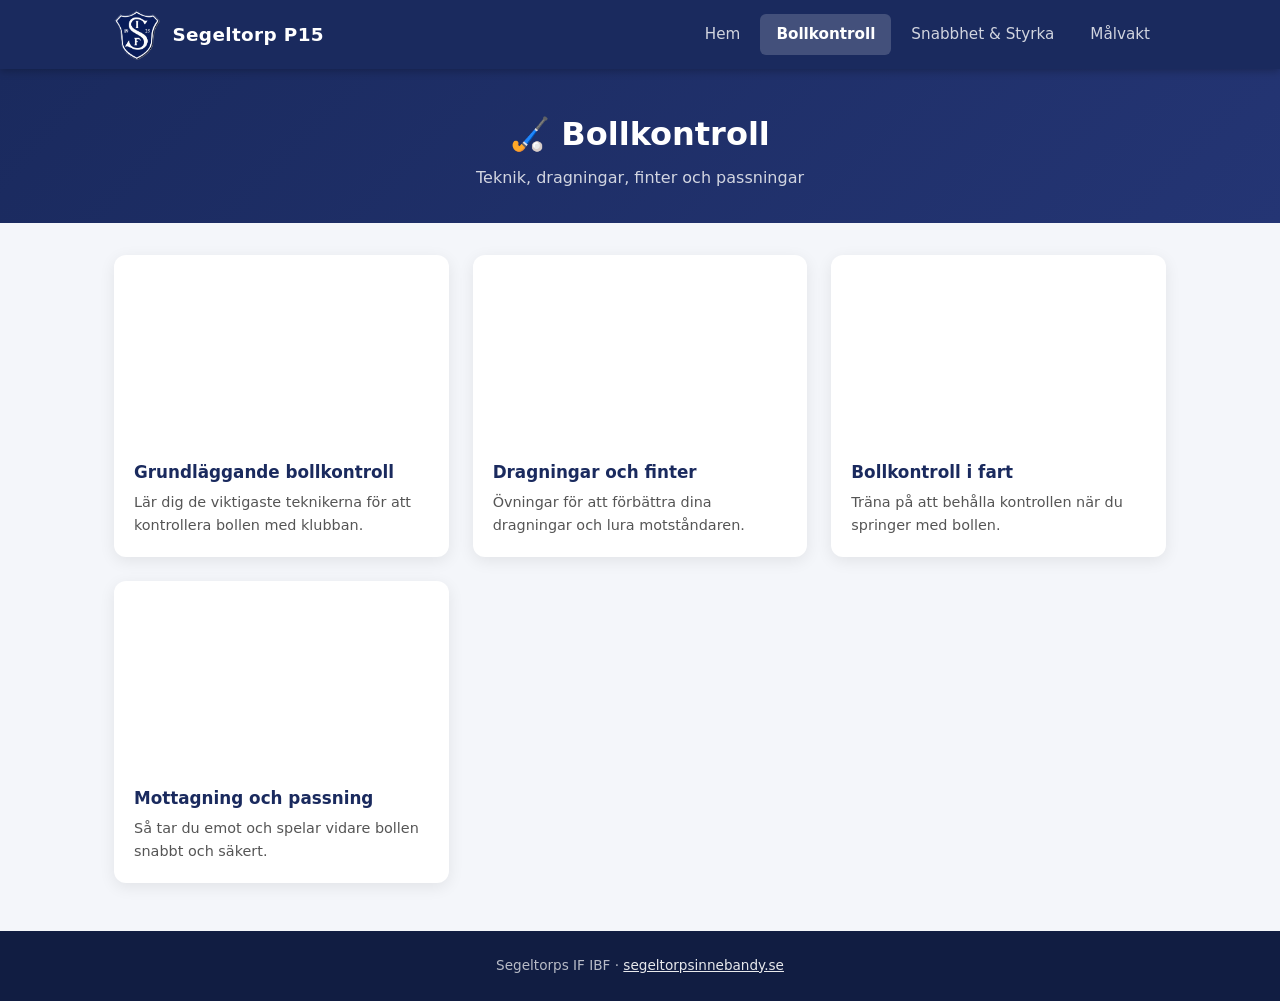
==== bollkontroll.html @ 1b67f6d8 "Add files via upload" ====
<!DOCTYPE html>
<html lang="sv">
<head>
  <meta charset="UTF-8">
  <meta name="viewport" content="width=device-width, initial-scale=1.0">
  <title>Bollkontroll – Sommarträning Segeltorp P15</title>
  <link rel="stylesheet" href="style.css">
  <link rel="icon" href="logo.png" type="image/png">
</head>
<body>

  <header>
    <div class="header-inner">
      <a href="index.html" class="logo-link">
        <img src="logo.png" alt="Segeltorps IF IBF">
        <span>Segeltorp P15</span>
      </a>
      <button class="menu-toggle" aria-label="Meny" onclick="document.querySelector('nav').classList.toggle('open')">☰</button>
      <nav>
        <a href="index.html">Hem</a>
        <a href="bollkontroll.html" class="active">Bollkontroll</a>
        <a href="snabbhet-styrka.html">Snabbhet &amp; Styrka</a>
        <a href="malvakt.html">Målvakt</a>
      </nav>
    </div>
  </header>

  <section class="page-title">
    <h1>🏑 Bollkontroll</h1>
    <p>Teknik, dragningar, finter och passningar</p>
  </section>

  <section class="video-grid" id="video-container"></section>

  <footer>
    <p>Segeltorps IF IBF · <a href="https://www.segeltorpsinnebandy.se/" target="_blank" rel="noopener">segeltorpsinnebandy.se</a></p>
  </footer>

  <script src="videos.js"></script>
  <script>renderVideos("bollkontroll");</script>

</body>
</html>
---- style.css ----
/* ===========================================
   Segeltorp P15 – Sommarträning
   Branding: Dark navy #1a2a5e, white, clean sporty
   =========================================== */

:root {
  --navy: #1a2a5e;
  --navy-light: #243574;
  --navy-dark: #111d42;
  --white: #ffffff;
  --gray-bg: #f4f6fa;
  --gray-text: #555;
  --accent: #3b82f6;
  --radius: 12px;
}

* {
  margin: 0;
  padding: 0;
  box-sizing: border-box;
}

body {
  font-family: 'Segoe UI', system-ui, -apple-system, sans-serif;
  background: var(--gray-bg);
  color: #222;
  line-height: 1.6;
}

/* ---- HEADER / NAV ---- */
header {
  background: var(--navy);
  color: var(--white);
  position: sticky;
  top: 0;
  z-index: 100;
  box-shadow: 0 2px 8px rgba(0, 0, 0, 0.25);
}

.header-inner {
  max-width: 1100px;
  margin: 0 auto;
  display: flex;
  align-items: center;
  justify-content: space-between;
  padding: 0.6rem 1.5rem;
}

.logo-link {
  display: flex;
  align-items: center;
  gap: 0.75rem;
  text-decoration: none;
  color: var(--white);
}

.logo-link img {
  height: 50px;
  width: auto;
}

.logo-link span {
  font-size: 1.15rem;
  font-weight: 700;
  letter-spacing: 0.02em;
}

nav {
  display: flex;
  gap: 0.25rem;
}

nav a {
  color: rgba(255, 255, 255, 0.8);
  text-decoration: none;
  padding: 0.5rem 1rem;
  border-radius: 6px;
  font-size: 0.95rem;
  font-weight: 500;
  transition: background 0.2s, color 0.2s;
}

nav a:hover {
  background: rgba(255, 255, 255, 0.12);
  color: var(--white);
}

nav a.active {
  background: rgba(255, 255, 255, 0.18);
  color: var(--white);
  font-weight: 700;
}

/* Mobile hamburger */
.menu-toggle {
  display: none;
  background: none;
  border: none;
  color: var(--white);
  font-size: 1.6rem;
  cursor: pointer;
  padding: 0.25rem;
}

/* ---- HERO (index only) ---- */
.hero {
  background: linear-gradient(135deg, var(--navy) 0%, var(--navy-light) 100%);
  color: var(--white);
  text-align: center;
  padding: 3.5rem 1.5rem 3rem;
}

.hero h1 {
  font-size: 2.4rem;
  font-weight: 800;
  margin-bottom: 0.5rem;
}

.hero p {
  font-size: 1.15rem;
  opacity: 0.85;
  max-width: 600px;
  margin: 0 auto;
}

/* ---- CATEGORY CARDS (index) ---- */
.categories {
  max-width: 1100px;
  margin: -2rem auto 3rem;
  padding: 0 1.5rem;
  display: grid;
  grid-template-columns: repeat(auto-fit, minmax(280px, 1fr));
  gap: 1.5rem;
  position: relative;
  z-index: 10;
}

.category-card {
  background: var(--white);
  border-radius: var(--radius);
  padding: 2rem 1.5rem;
  text-align: center;
  text-decoration: none;
  color: #222;
  box-shadow: 0 4px 16px rgba(0, 0, 0, 0.08);
  transition: transform 0.2s, box-shadow 0.2s;
}

.category-card:hover {
  transform: translateY(-4px);
  box-shadow: 0 8px 24px rgba(0, 0, 0, 0.14);
}

.category-card .icon {
  font-size: 2.8rem;
  margin-bottom: 0.75rem;
}

.category-card h2 {
  font-size: 1.3rem;
  color: var(--navy);
  margin-bottom: 0.4rem;
}

.category-card p {
  font-size: 0.95rem;
  color: var(--gray-text);
}

/* ---- PAGE TITLE (category pages) ---- */
.page-title {
  background: linear-gradient(135deg, var(--navy) 0%, var(--navy-light) 100%);
  color: var(--white);
  text-align: center;
  padding: 2.5rem 1.5rem 2rem;
}

.page-title h1 {
  font-size: 2rem;
  font-weight: 800;
}

.page-title p {
  opacity: 0.8;
  margin-top: 0.3rem;
}

/* ---- VIDEO GRID ---- */
.video-grid {
  max-width: 1100px;
  margin: 2rem auto 3rem;
  padding: 0 1.5rem;
  display: grid;
  grid-template-columns: repeat(auto-fit, minmax(320px, 1fr));
  gap: 1.5rem;
}

.video-card {
  background: var(--white);
  border-radius: var(--radius);
  overflow: hidden;
  box-shadow: 0 4px 16px rgba(0, 0, 0, 0.08);
  transition: transform 0.2s, box-shadow 0.2s;
}

.video-card:hover {
  transform: translateY(-3px);
  box-shadow: 0 8px 24px rgba(0, 0, 0, 0.14);
}

.video-card .embed-wrapper {
  position: relative;
  padding-bottom: 56.25%; /* 16:9 */
  height: 0;
  overflow: hidden;
}

.video-card .embed-wrapper iframe {
  position: absolute;
  top: 0;
  left: 0;
  width: 100%;
  height: 100%;
  border: 0;
}

.video-card .info {
  padding: 1rem 1.25rem 1.25rem;
}

.video-card .info h3 {
  font-size: 1.05rem;
  color: var(--navy);
  margin-bottom: 0.3rem;
}

.video-card .info p {
  font-size: 0.9rem;
  color: var(--gray-text);
}

/* ---- FOOTER ---- */
footer {
  background: var(--navy-dark);
  color: rgba(255, 255, 255, 0.7);
  text-align: center;
  padding: 1.5rem;
  font-size: 0.85rem;
}

footer a {
  color: rgba(255, 255, 255, 0.9);
  text-decoration: underline;
}

/* ---- RESPONSIVE ---- */
@media (max-width: 768px) {
  .header-inner {
    flex-wrap: wrap;
  }

  .menu-toggle {
    display: block;
  }

  nav {
    display: none;
    flex-direction: column;
    width: 100%;
    padding: 0.5rem 0;
  }

  nav.open {
    display: flex;
  }

  nav a {
    padding: 0.75rem 1rem;
  }

  .hero h1 {
    font-size: 1.7rem;
  }

  .hero p {
    font-size: 1rem;
  }

  .page-title h1 {
    font-size: 1.5rem;
  }

  .video-grid {
    grid-template-columns: 1fr;
  }

  .categories {
    grid-template-columns: 1fr;
    margin-top: -1rem;
  }

  .logo-link span {
    font-size: 0.95rem;
  }
}
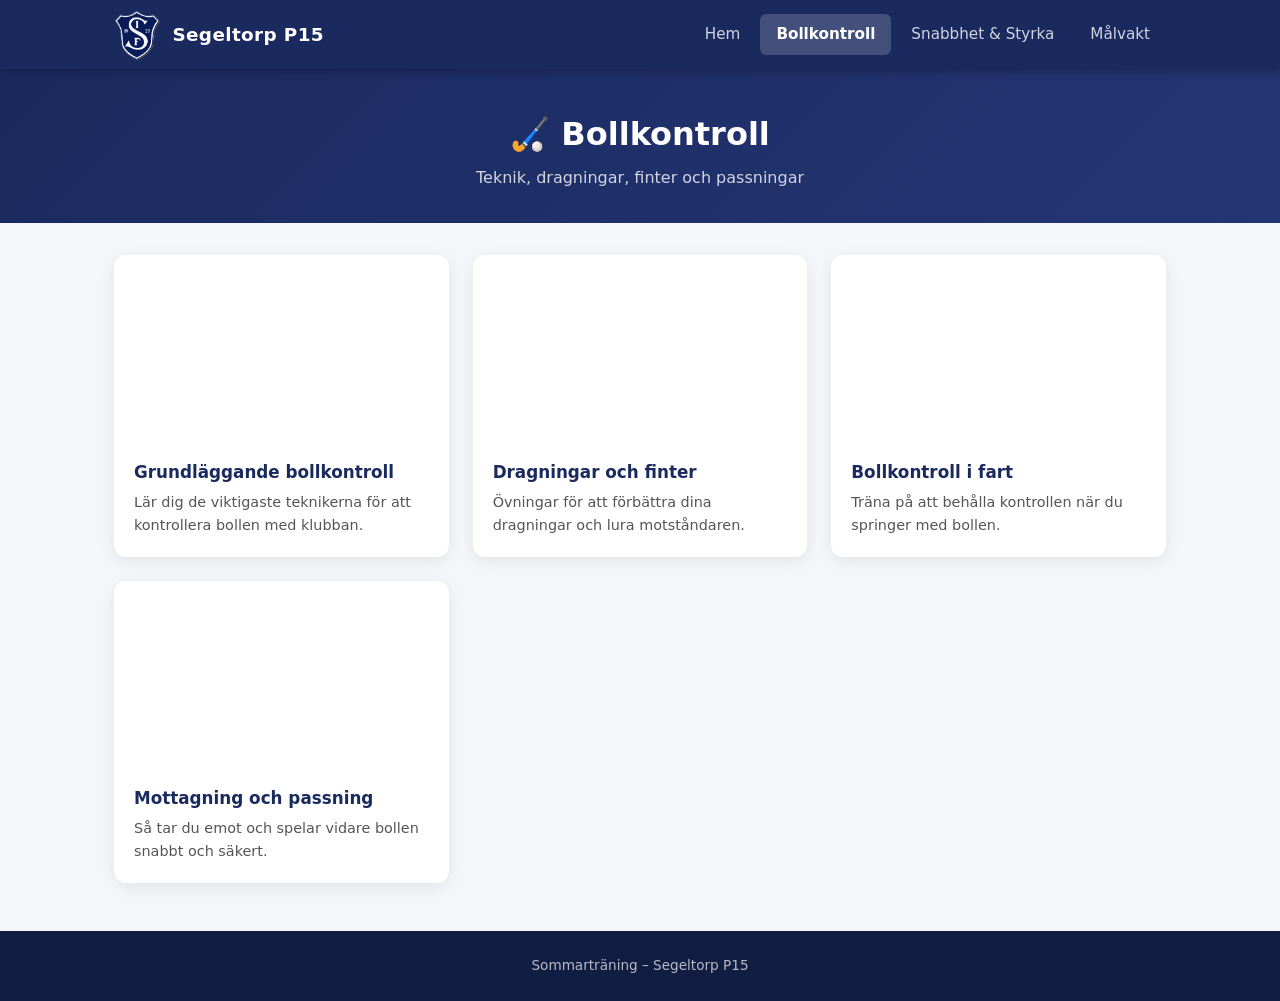
==== commit 5b1fc0b2: "Add files via upload" ====
--- a/bollkontroll.html
+++ b/bollkontroll.html
@@ -33,7 +33,7 @@
   <section class="video-grid" id="video-container"></section>
 
   <footer>
-    <p>Segeltorps IF IBF · <a href="https://www.segeltorpsinnebandy.se/" target="_blank" rel="noopener">segeltorpsinnebandy.se</a></p>
+    <p>Sommarträning – Segeltorp P15</p>
   </footer>
 
   <script src="videos.js"></script>
--- a/style.css
+++ b/style.css
@@ -25,7 +25,15 @@
   background: var(--gray-bg);
   color: #222;
   line-height: 1.6;
-}
+  min-height: 100vh;
+  display: flex;
+  flex-direction: column;
+}
+
+main, .hero, .categories, .page-title, .video-grid {
+  /* allow content sections to grow */
+}
+
 
 /* ---- HEADER / NAV ---- */
 header {
@@ -246,6 +254,7 @@
   text-align: center;
   padding: 1.5rem;
   font-size: 0.85rem;
+  margin-top: auto;
 }
 
 footer a {
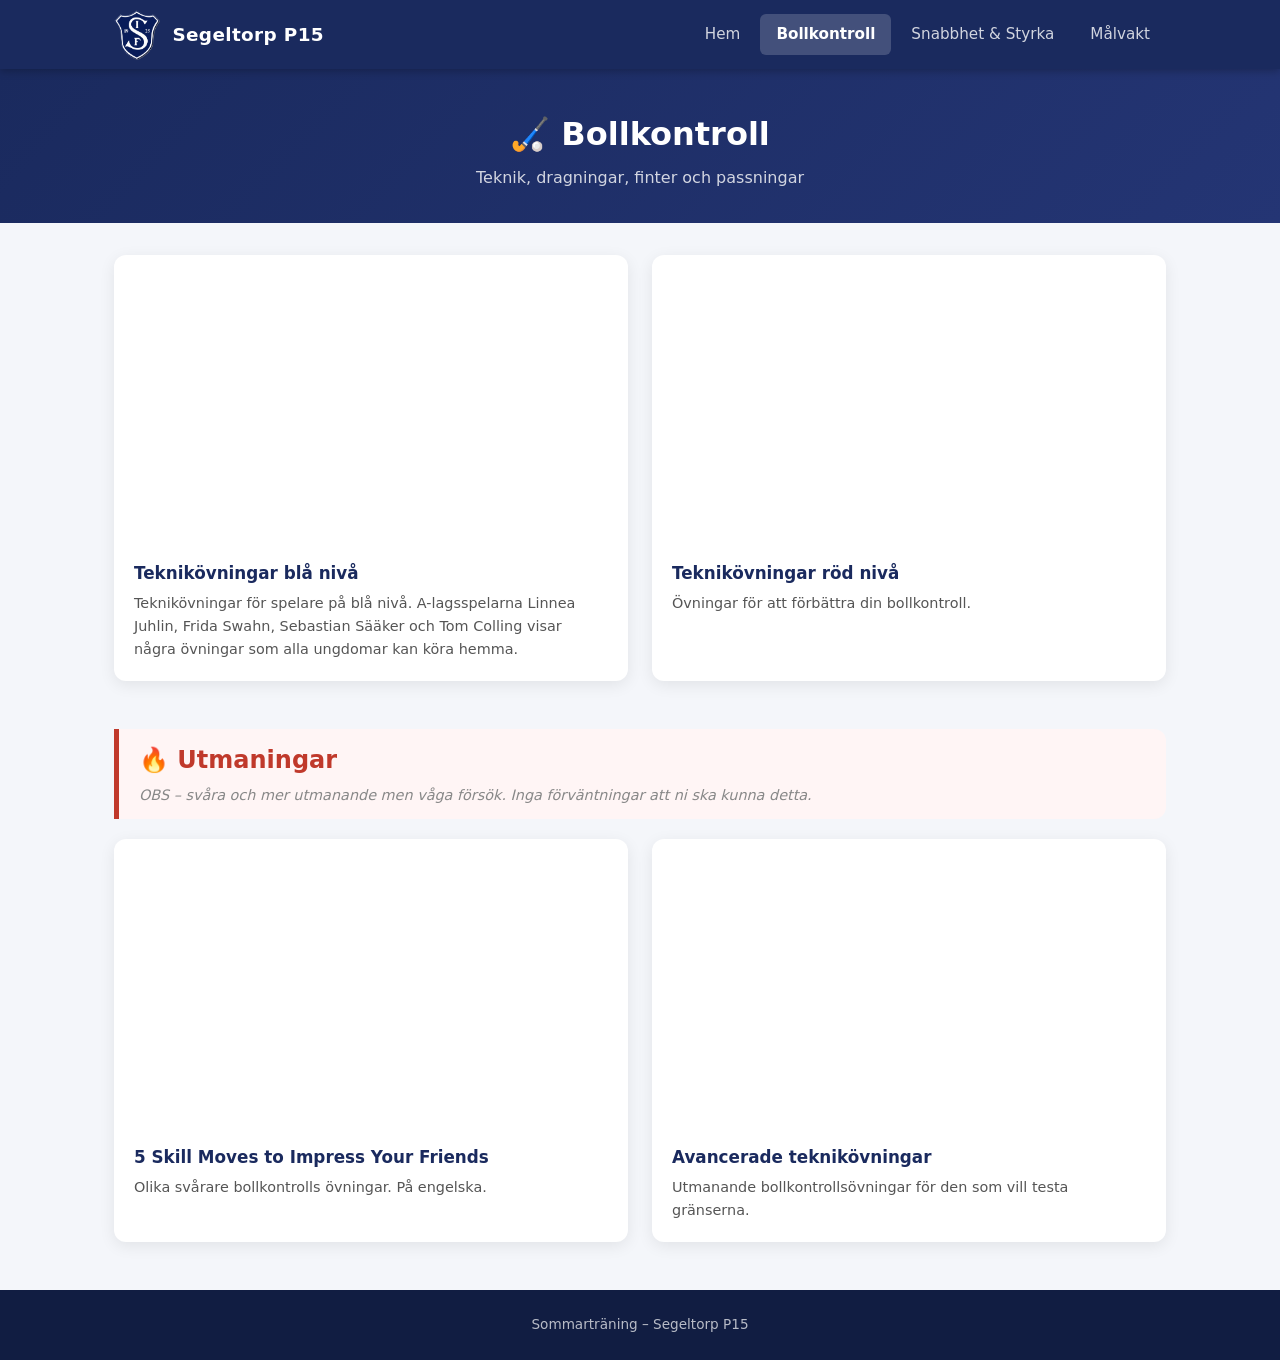
==== commit 7437a68e: "Add files via upload" ====
--- a/bollkontroll.html
+++ b/bollkontroll.html
@@ -32,12 +32,23 @@
 
   <section class="video-grid" id="video-container"></section>
 
+  <section class="challenge-section">
+    <div class="challenge-header">
+      <h2>🔥 Utmaningar</h2>
+      <p class="challenge-note">OBS – svåra och mer utmanande men våga försök. Inga förväntningar att ni ska kunna detta.</p>
+    </div>
+    <div class="video-grid" id="video-container-utmaning"></div>
+  </section>
+
   <footer>
     <p>Sommarträning – Segeltorp P15</p>
   </footer>
 
   <script src="videos.js"></script>
-  <script>renderVideos("bollkontroll");</script>
+  <script>
+    renderVideos("bollkontroll", "video-container");
+    renderVideos("bollkontroll", "video-container-utmaning", "utmaning");
+  </script>
 
 </body>
 </html>
--- a/style.css
+++ b/style.css
@@ -193,6 +193,129 @@
   margin-top: 0.3rem;
 }
 
+/* ---- FYS PLAN ---- */
+.fys-plan {
+  max-width: 900px;
+  margin: 2rem auto 0;
+  padding: 0 1.5rem;
+}
+
+.fys-plan-inner {
+  display: flex;
+  flex-direction: column;
+  gap: 1.25rem;
+}
+
+.fys-header {
+  text-align: center;
+  padding: 1.5rem;
+  background: var(--white);
+  border-radius: var(--radius);
+  box-shadow: 0 4px 16px rgba(0,0,0,0.07);
+  border-top: 4px solid var(--navy);
+}
+
+.fys-header h2 {
+  font-size: 1.5rem;
+  font-weight: 800;
+  color: var(--navy);
+  margin-bottom: 0.4rem;
+}
+
+.fys-note {
+  font-size: 0.9rem;
+  color: var(--gray-text);
+  font-style: italic;
+}
+
+.fys-block {
+  background: var(--white);
+  border-radius: var(--radius);
+  overflow: hidden;
+  box-shadow: 0 4px 16px rgba(0,0,0,0.07);
+}
+
+.fys-block-title {
+  font-size: 1.05rem;
+  font-weight: 700;
+  color: var(--white);
+  padding: 0.75rem 1.25rem;
+}
+
+.block-warm .fys-block-title  { background: #e07b00; }
+.block-speed .fys-block-title  { background: var(--navy); }
+.block-strength .fys-block-title { background: #1e7a3e; }
+.block-cardio .fys-block-title { background: #c0392b; }
+.block-bonus .fys-block-title  { background: #7b3fb5; }
+
+.fys-sub-label {
+  font-weight: 700;
+  font-size: 0.9rem;
+  color: var(--navy);
+  padding: 0.6rem 1.25rem 0.1rem;
+}
+
+.fys-list {
+  list-style: none;
+  padding: 0.3rem 1.25rem 0.75rem;
+  margin: 0;
+}
+
+.fys-list li {
+  padding: 0.3rem 0;
+  font-size: 0.95rem;
+  border-bottom: 1px solid #f0f0f0;
+}
+
+.fys-list li:last-child { border-bottom: none; }
+
+.fys-list-indent li::before {
+  content: "→ ";
+  color: var(--accent);
+  font-weight: 700;
+}
+
+.fys-tip {
+  color: var(--gray-text);
+  font-size: 0.88rem;
+}
+
+.fys-rest {
+  color: #999;
+  font-size: 0.88rem;
+  font-style: italic;
+}
+
+.fys-table {
+  width: calc(100% - 2.5rem);
+  margin: 0.5rem 1.25rem 1rem;
+  border-collapse: collapse;
+  font-size: 0.95rem;
+}
+
+.fys-table td {
+  padding: 0.45rem 0.75rem;
+  border-bottom: 1px solid #f0f0f0;
+}
+
+.fys-table tr:last-child td { border-bottom: none; }
+
+.fys-table td:first-child {
+  font-weight: 600;
+  color: var(--navy);
+  width: 55%;
+}
+
+.fys-table td:last-child {
+  color: var(--gray-text);
+}
+
+.fys-bonus-text {
+  padding: 0.75rem 1.25rem 1rem;
+  font-size: 0.95rem;
+  color: #333;
+}
+
 /* ---- VIDEO GRID ---- */
 .video-grid {
   max-width: 1100px;
@@ -247,6 +370,42 @@
   color: var(--gray-text);
 }
 
+/* ---- CHALLENGE SECTION (bollkontroll) ---- */
+.challenge-section {
+  max-width: 1100px;
+  margin: 0 auto 3rem;
+  padding: 0 1.5rem;
+}
+
+.challenge-header {
+  border-left: 5px solid #c0392b;
+  padding: 0.75rem 1.25rem;
+  margin-bottom: 1.25rem;
+  background: #fff5f5;
+  border-radius: 0 var(--radius) var(--radius) 0;
+}
+
+.challenge-header h2 {
+  font-size: 1.5rem;
+  font-weight: 800;
+  color: #c0392b;
+  margin-bottom: 0.3rem;
+}
+
+.challenge-note {
+  font-size: 0.9rem;
+  color: #888;
+  font-style: italic;
+}
+
+.challenge-section .video-grid {
+  display: grid;
+  grid-template-columns: repeat(auto-fit, minmax(320px, 1fr));
+  gap: 1.5rem;
+  margin: 0;
+  padding: 0;
+}
+
 /* ---- FOOTER ---- */
 footer {
   background: var(--navy-dark);
